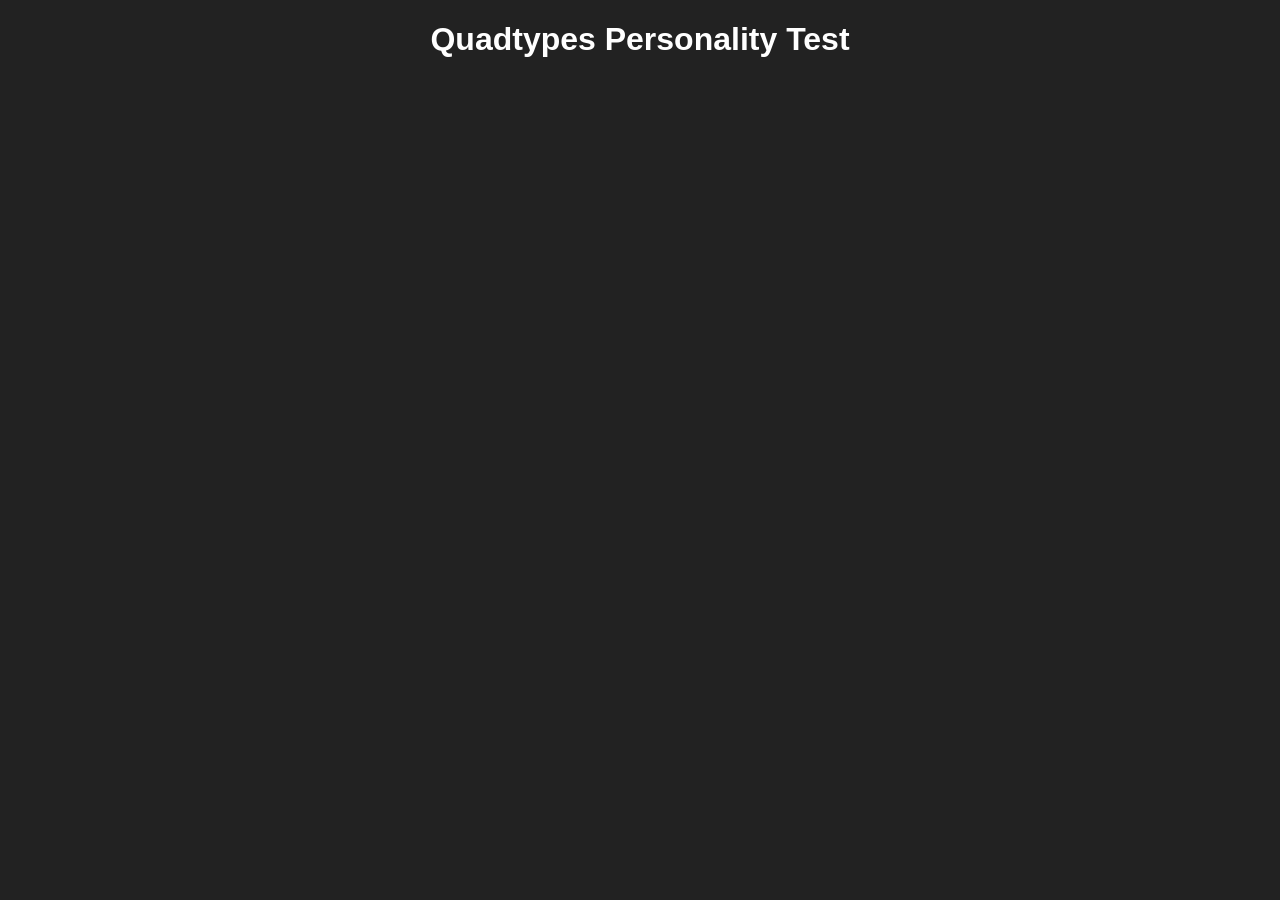
==== quiz.html @ 2fe6d2fa "Initial Commit Add basic html file which will be used for the quiz portion of the website and styles" ====
<!DOCTYPE html>
<html lang="en">
<head>
    <meta charset="UTF-8">
    <title>Quadtypes Personality Test</title>
    <link rel="stylesheet" href="styles.css">
</head>
<body>
    <header>
        <h1>Quadtypes Personality Test</h1>
    </header>
    <main>
    </main>
</body>
</html>
---- styles.css ----
body {
    margin: 0px;
    background-color: #222;
    color: #fff;
    font-family: Helvetica, Arial, sans-serif;
}
main {
    max-width: 80%;
    margin: 0 auto;
}
header {
    display: flex;
    justify-content: center;
}
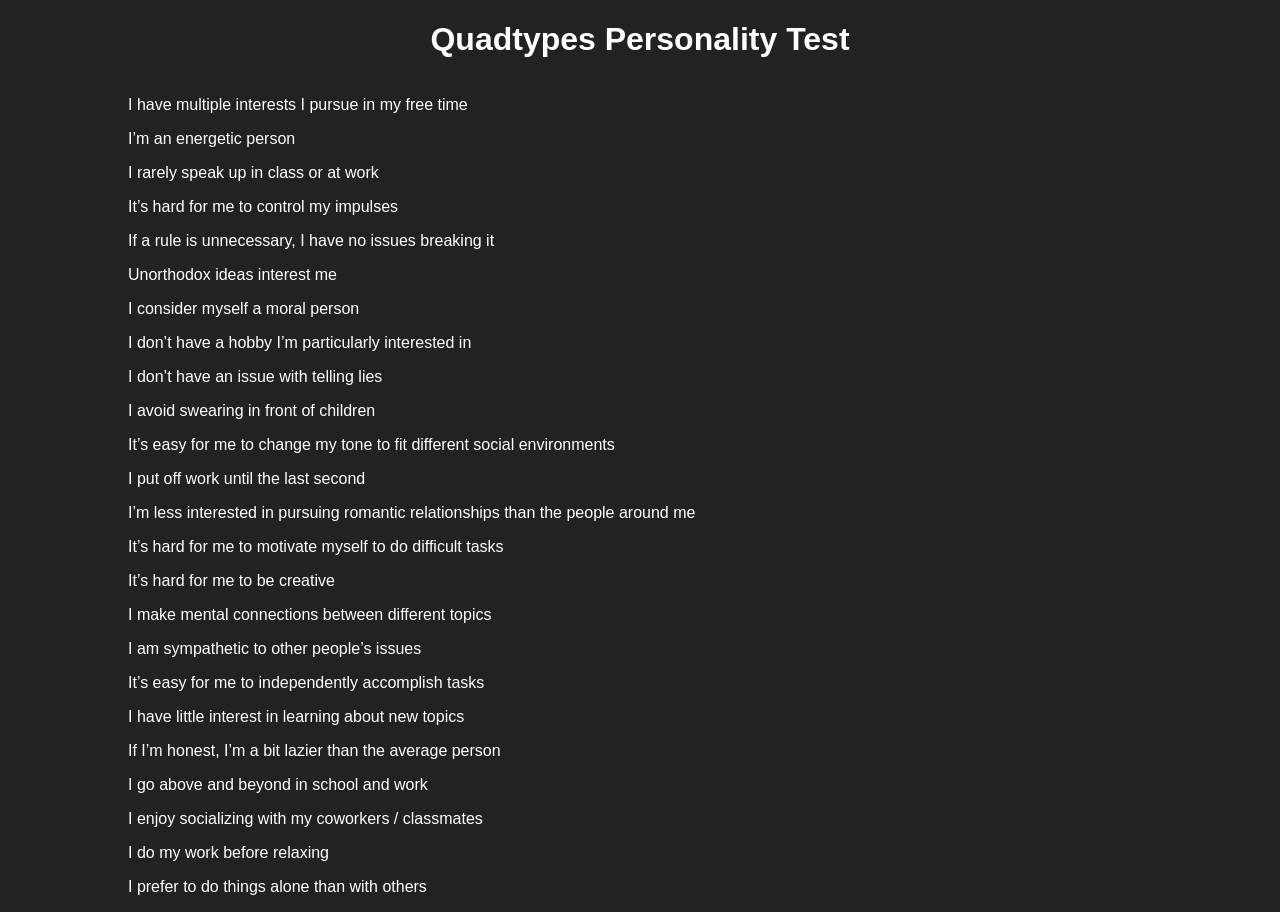
==== commit a2b6dcc8: "Add code to render questions when page opens Additionally added empty lines to the end of each file" ====
--- a/quiz.html
+++ b/quiz.html
@@ -4,12 +4,13 @@
     <meta charset="UTF-8">
     <title>Quadtypes Personality Test</title>
     <link rel="stylesheet" href="styles.css">
+    <script src="script.js" defer></script>
 </head>
 <body>
     <header>
         <h1>Quadtypes Personality Test</h1>
     </header>
-    <main>
+    <main id="main">
     </main>
 </body>
 </html>
--- a/styles.css
+++ b/styles.css
@@ -11,4 +11,4 @@
 header {
     display: flex;
     justify-content: center;
-}+}
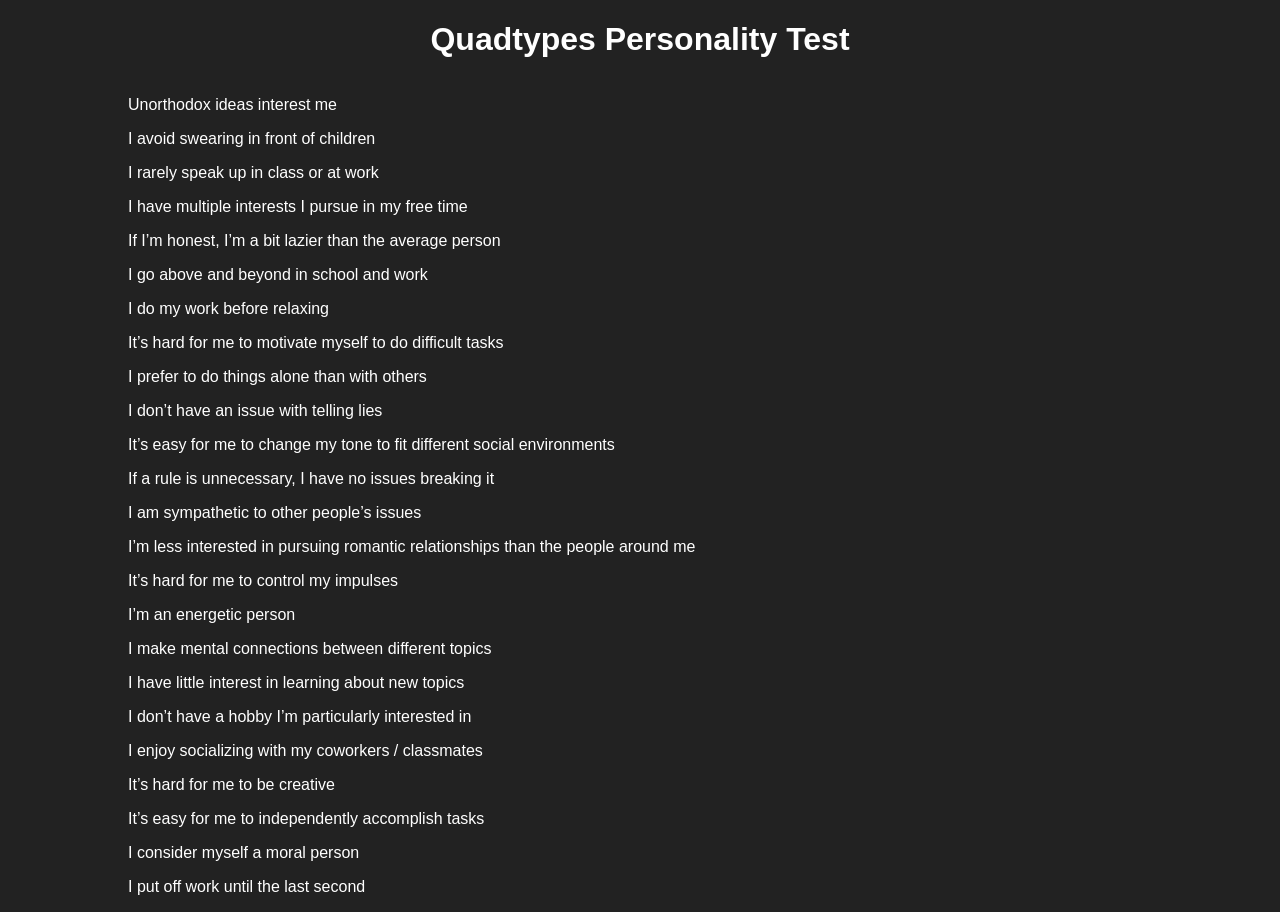
==== commit a841f524: "Add code to render questions when page opens Additionally added empty lines to the end of each file" ====
--- a/quiz.html
+++ b/quiz.html
@@ -13,4 +13,4 @@
     <main id="main">
     </main>
 </body>
-</html>+</html>
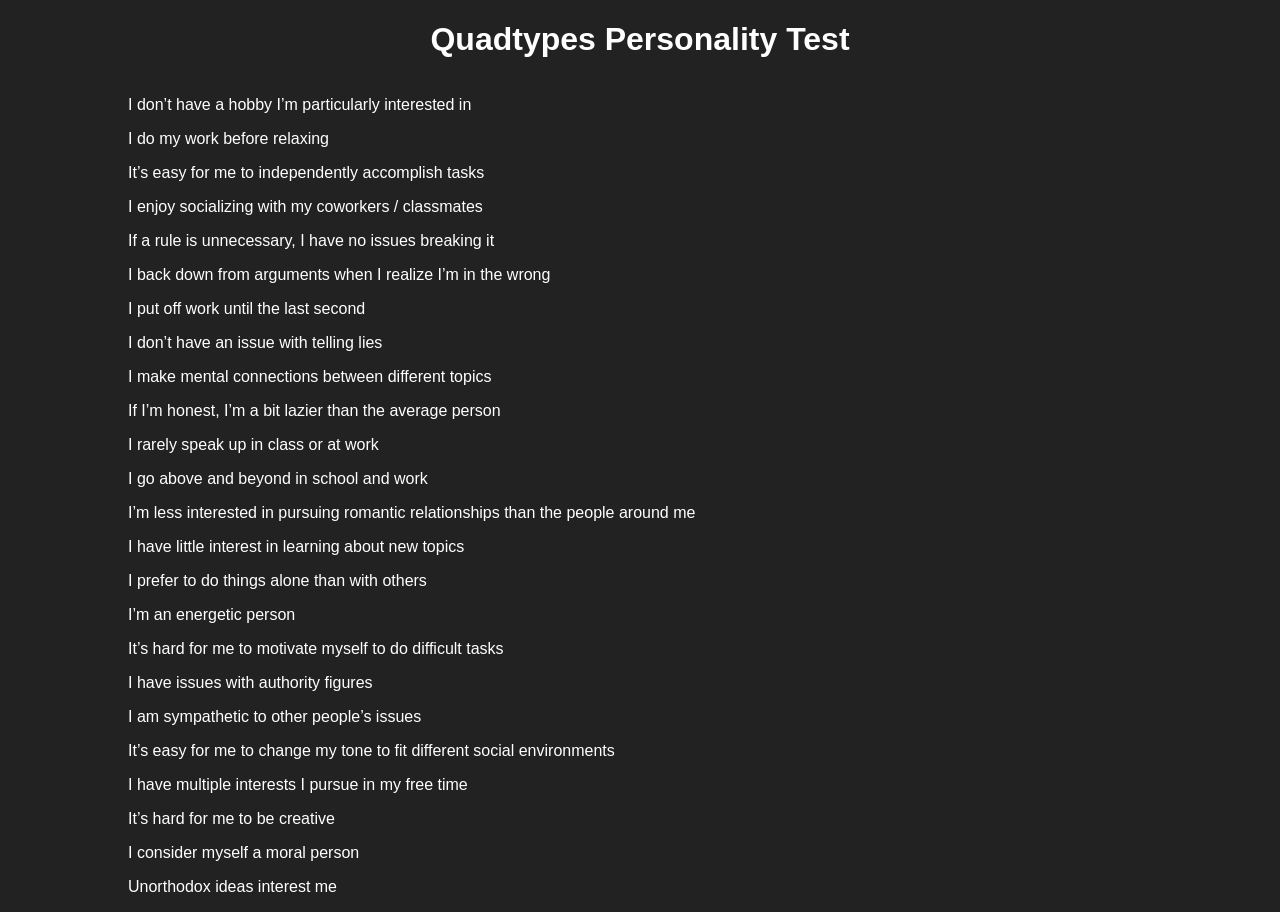
==== commit ac3dddfa: "Add seperate questions section inside main" ====
--- a/quiz.html
+++ b/quiz.html
@@ -10,7 +10,8 @@
     <header>
         <h1>Quadtypes Personality Test</h1>
     </header>
-    <main id="main">
+    <main>
+        <div id="questions-section"></div>
     </main>
 </body>
 </html>
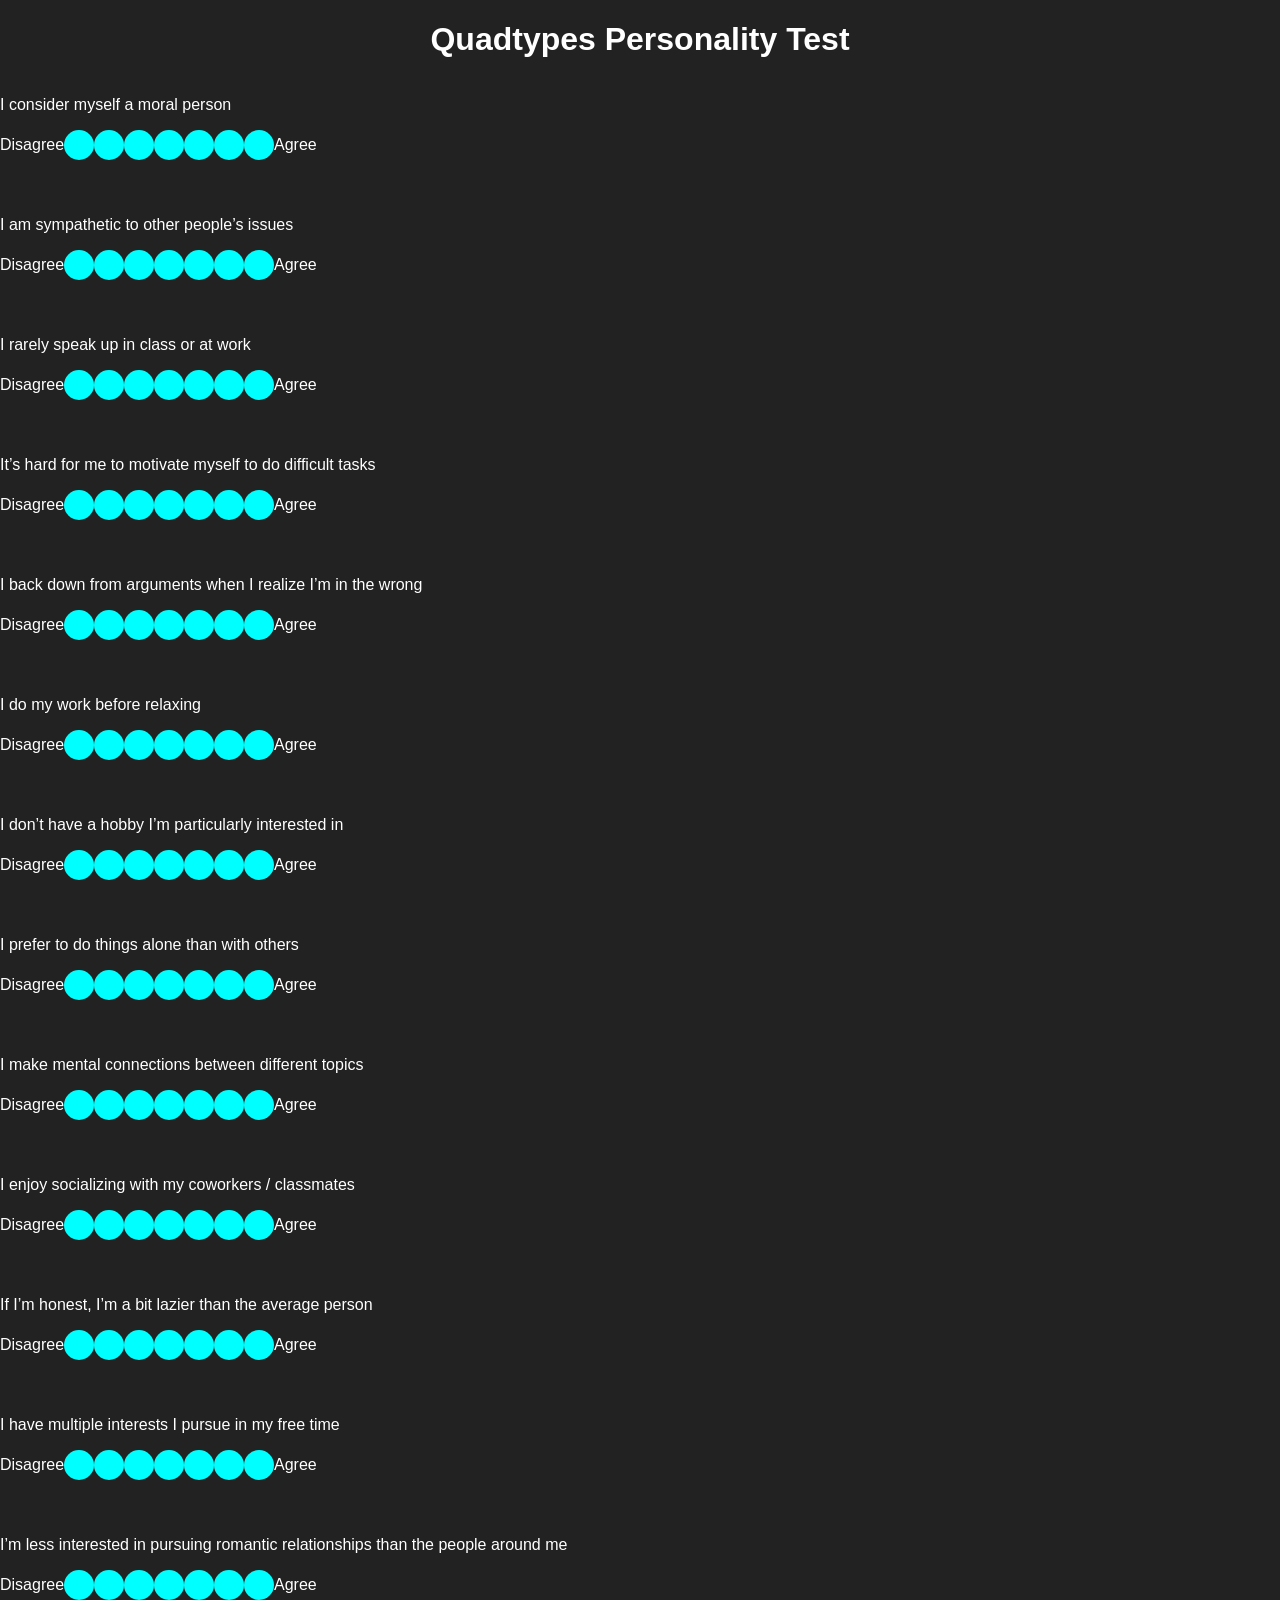
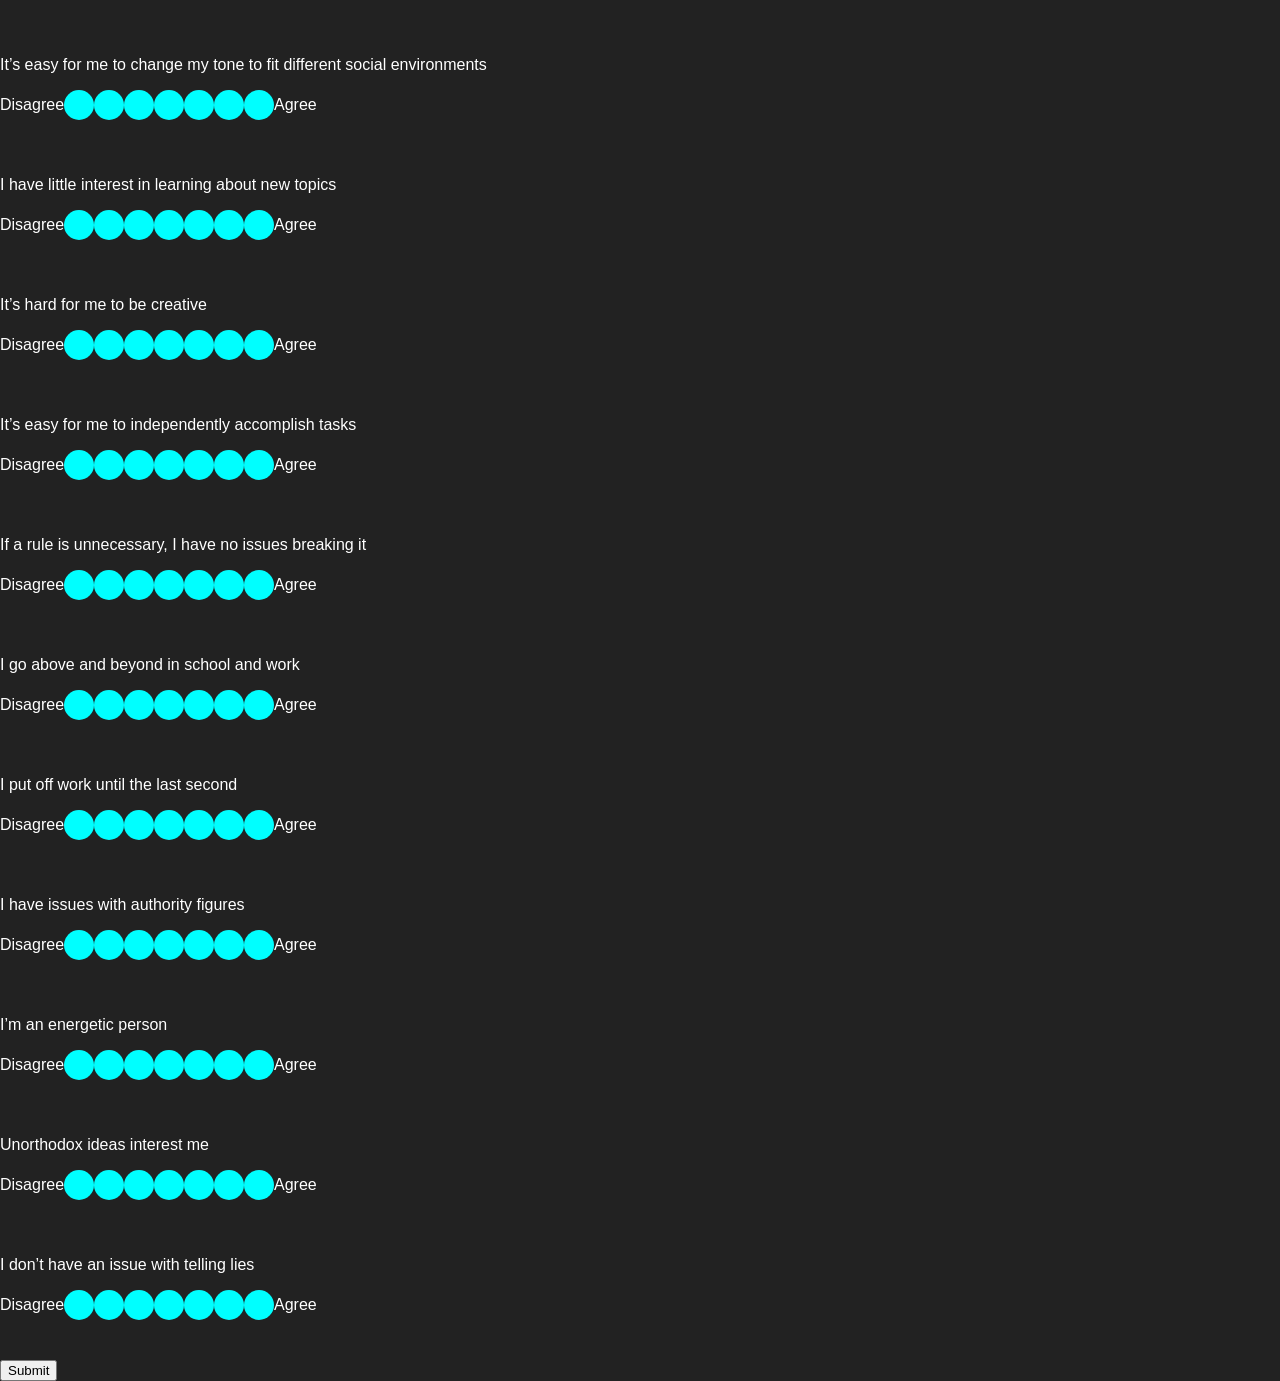
==== commit c889f675: "Add submit button TODO: give the submit button actual functionality besides saying 'hi' when pressed" ====
--- a/quiz.html
+++ b/quiz.html
@@ -12,6 +12,7 @@
     </header>
     <main>
         <div id="questions-section"></div>
+        <button id="submit-button">Submit</button>
     </main>
 </body>
 </html>
--- a/styles.css
+++ b/styles.css
@@ -4,11 +4,26 @@
     color: #fff;
     font-family: Helvetica, Arial, sans-serif;
 }
-main {
-    max-width: 80%;
-    margin: 0 auto;
-}
 header {
     display: flex;
     justify-content: center;
 }
+.radio {
+    display: flex;
+    align-items: center;
+}
+.button {
+    width: 30px;
+    height: 30px;
+    border-radius: 100%;
+    border: none;
+    box-shadow: none;
+    outline: none;
+    background-color: aqua;
+}
+.pressed-button {
+    background-color: red;
+}
+.question-holder {
+    padding-bottom: 40px;
+}
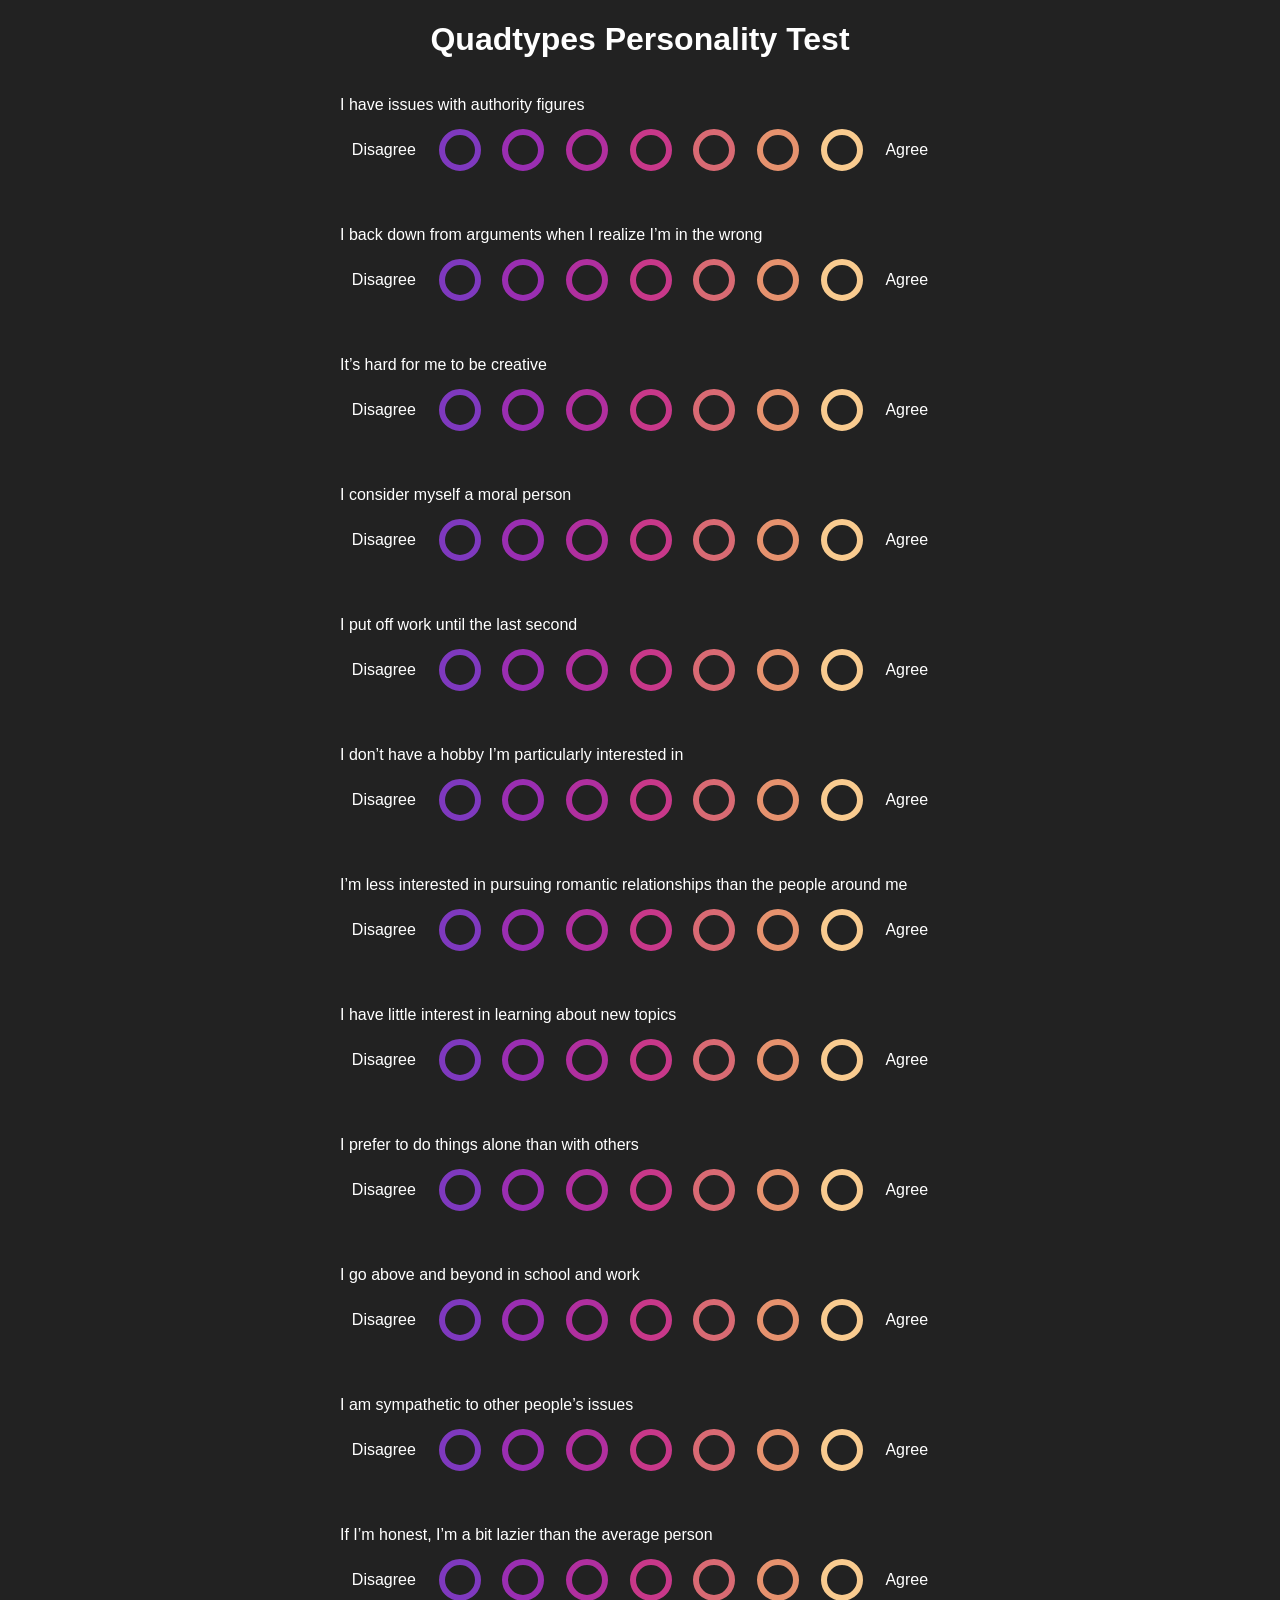
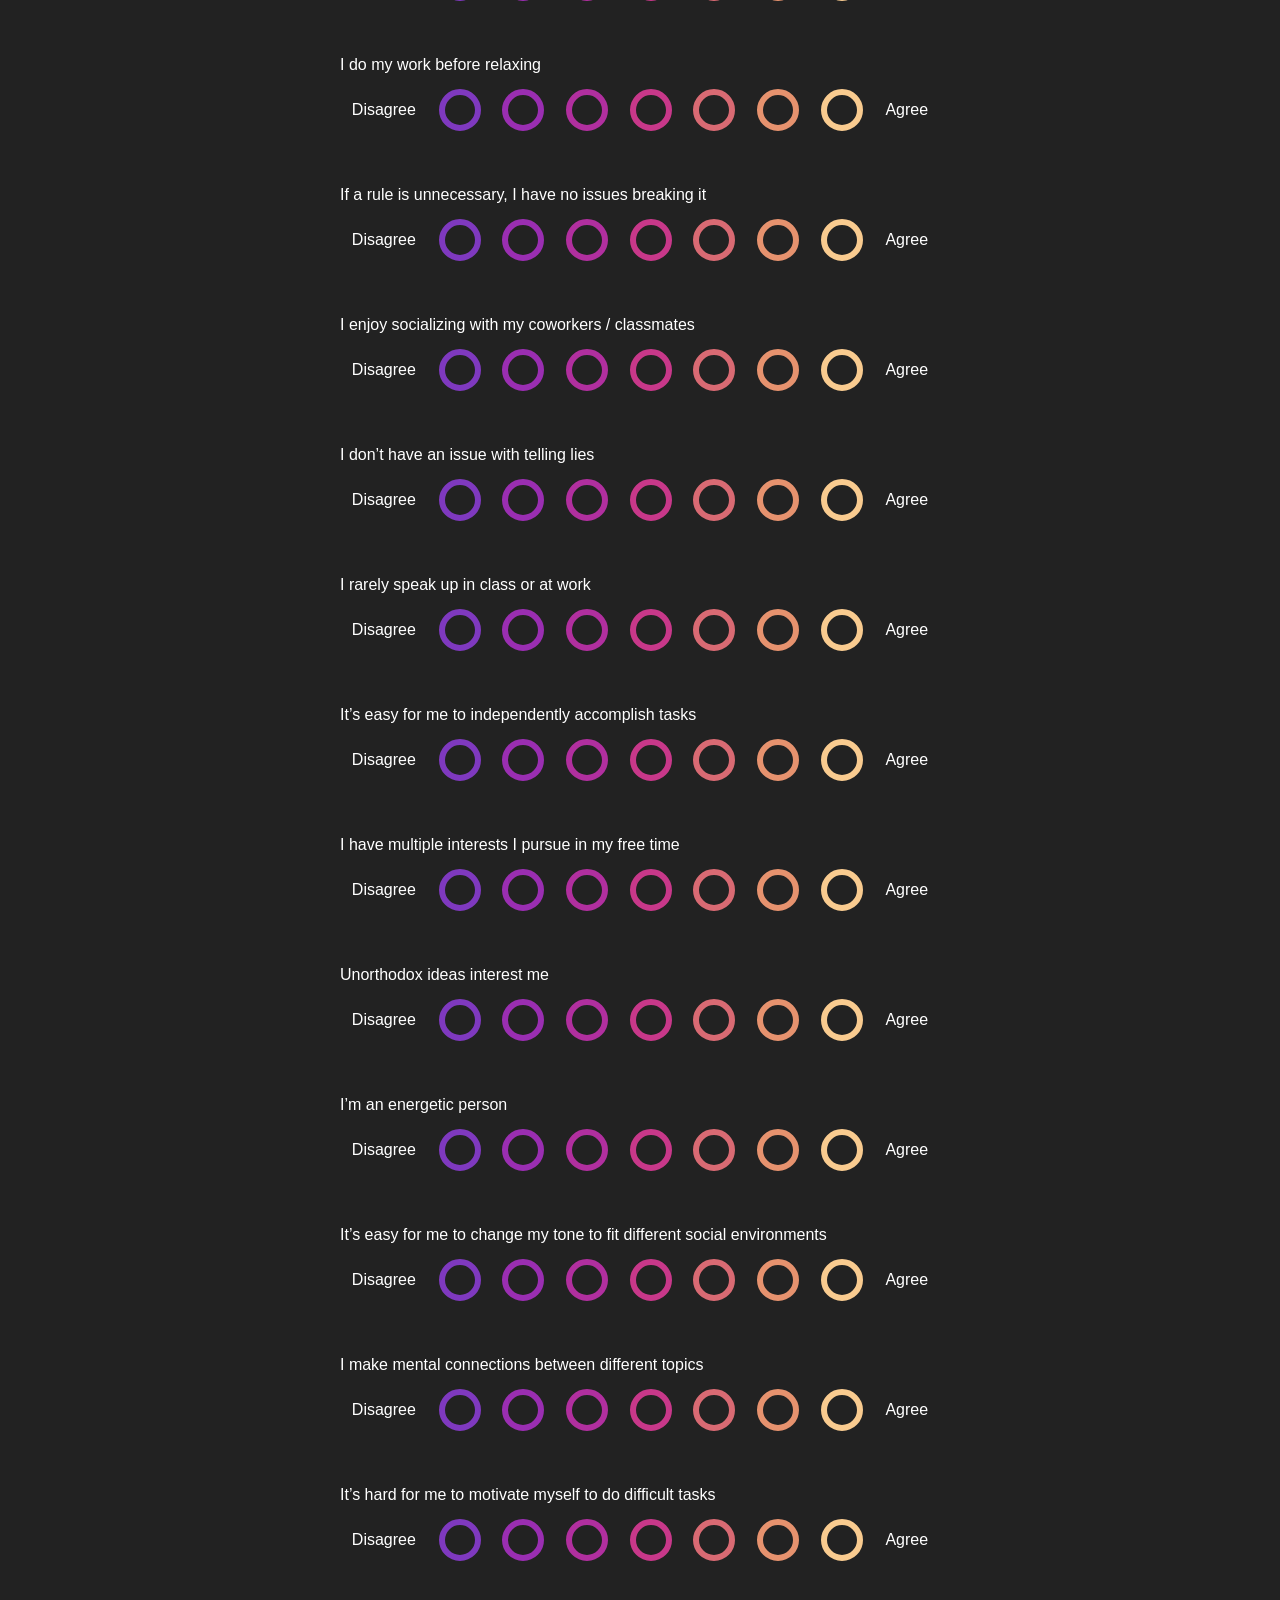
==== commit b46464b3: "Added mobile compatibility" ====
--- a/quiz.html
+++ b/quiz.html
@@ -2,6 +2,7 @@
 <html lang="en">
 <head>
     <meta charset="UTF-8">
+    <meta name="viewport" content="width=device-width, initial-scale=1.0">
     <title>Quadtypes Personality Test</title>
     <link rel="stylesheet" href="styles.css">
     <script src="script.js" defer></script>
--- a/styles.css
+++ b/styles.css
@@ -1,3 +1,12 @@
+:root {
+    --color-6: #f9cb8f;
+    --color-5: #e6926e;
+    --color-4: #d96a73;
+    --color-3: #c8388a;
+    --color-2: #b12f9f;
+    --color-1: #9a2eb2;
+    --color-0: #7f39bf;
+}
 body {
     margin: 0px;
     background-color: #222;
@@ -8,22 +17,71 @@
     display: flex;
     justify-content: center;
 }
+main {
+    margin: 0 auto;
+    max-width: 600px;
+}
 .radio {
     display: flex;
     align-items: center;
+    justify-content: space-around;
 }
 .button {
-    width: 30px;
-    height: 30px;
+    width: 40px;
+    height: 40px;
     border-radius: 100%;
     border: none;
     box-shadow: none;
-    outline: none;
-    background-color: aqua;
+    outline-width: 6px;
+    outline-offset: -5px;
+    outline-style: solid;
+    background-color: transparent;
 }
 .pressed-button {
     background-color: red;
 }
 .question-holder {
     padding-bottom: 40px;
-}+}
+.outline-color-0 {
+    outline-color: var(--color-0);
+}
+.outline-color-1 {
+    outline-color: var(--color-1);
+}
+.outline-color-2 {
+    outline-color: var(--color-2);
+}
+.outline-color-3 {
+    outline-color: var(--color-3);
+}
+.outline-color-4 {
+    outline-color: var(--color-4);
+}
+.outline-color-5 {
+    outline-color: var(--color-5);
+}
+.outline-color-6 {
+    outline-color: var(--color-6);
+}
+.background-color-0 {
+    background-color: var(--color-0);
+}
+.background-color-1 {
+    background-color: var(--color-1);
+}
+.background-color-2 {
+    background-color: var(--color-2);
+}
+.background-color-3 {
+    background-color: var(--color-3);
+}
+.background-color-4 {
+    background-color: var(--color-4);
+}
+.background-color-5 {
+    background-color: var(--color-5);
+}
+.background-color-6 {
+    background-color: var(--color-6);
+}
